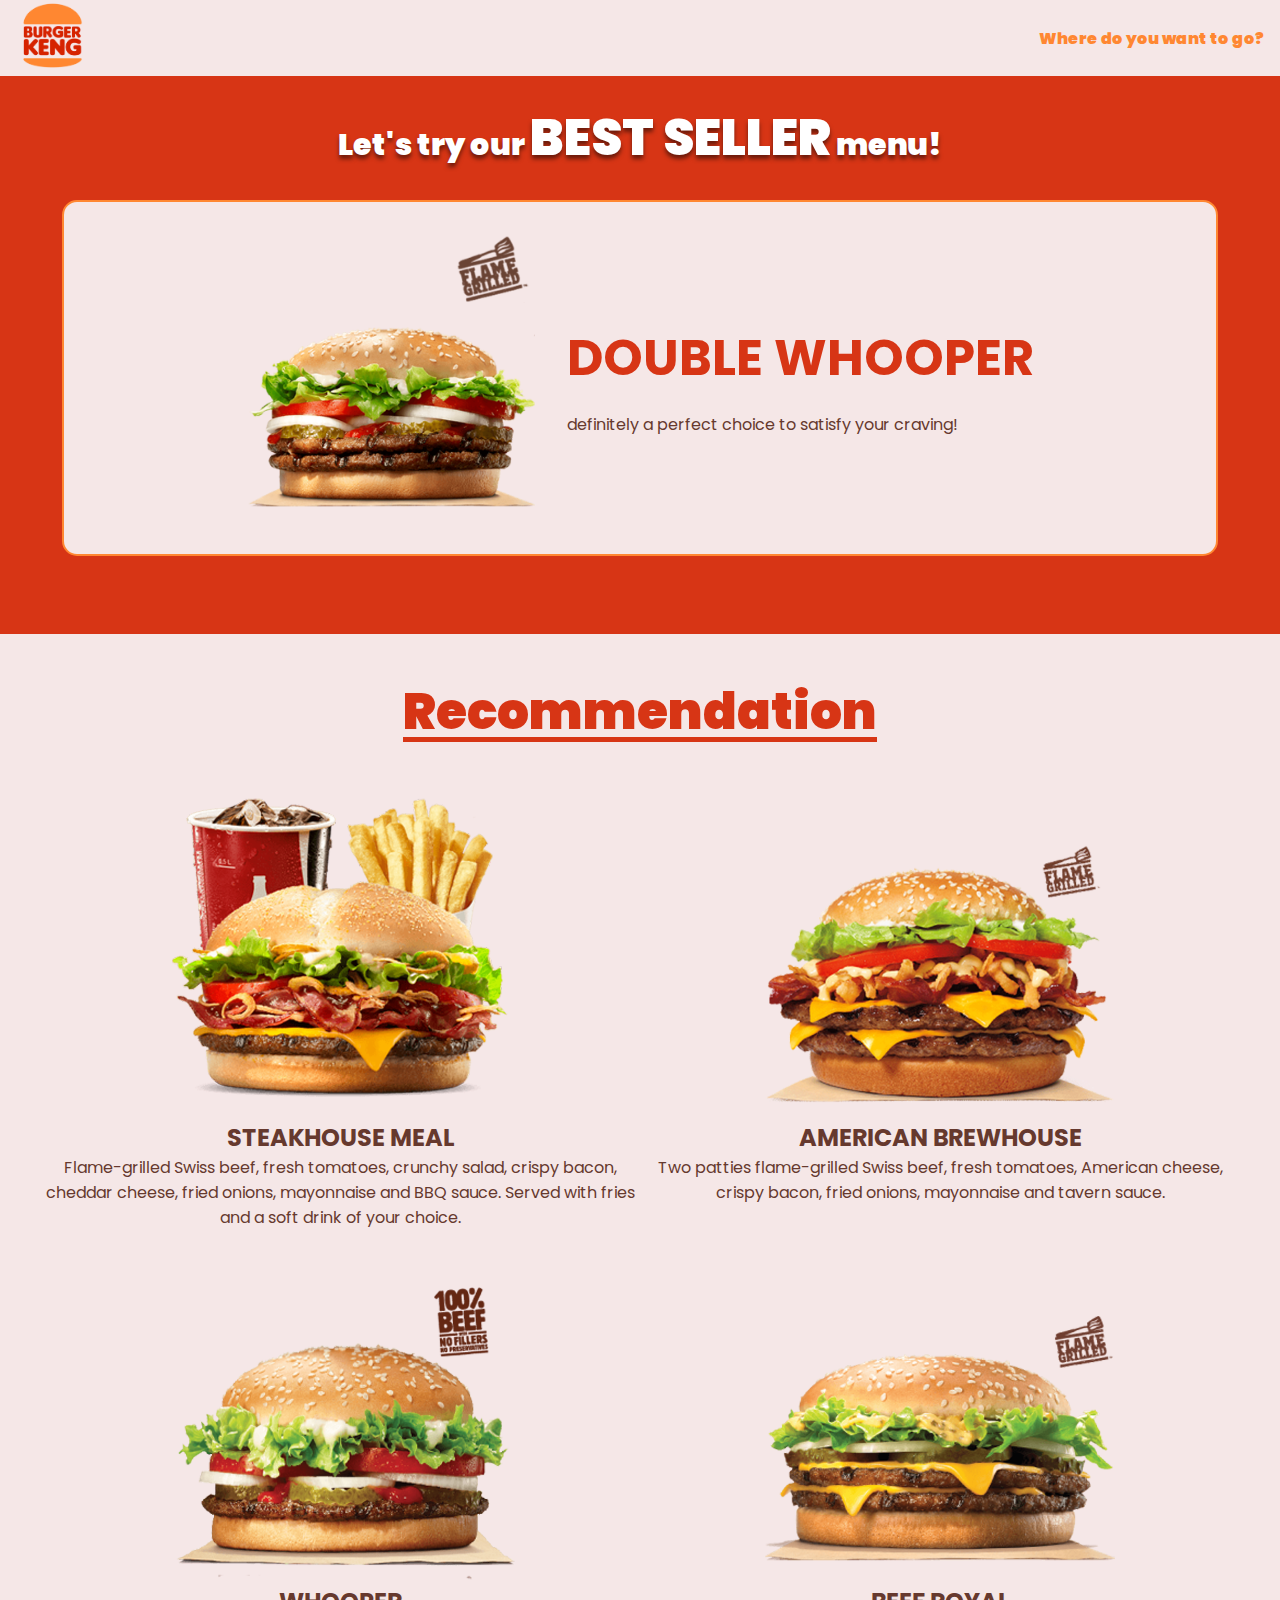
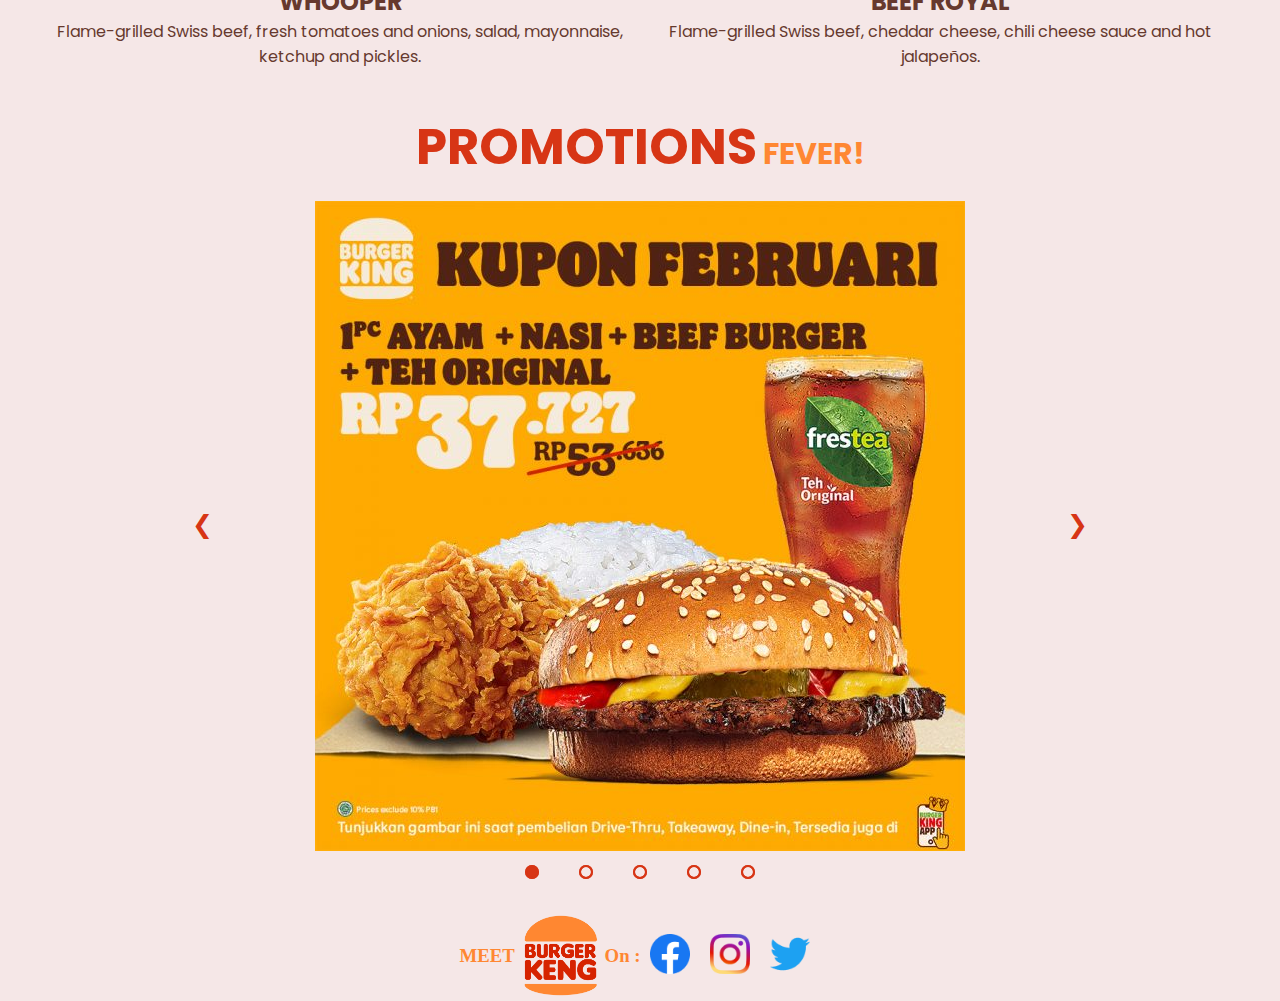
==== index.html @ f9a98f5e "updated responsive homepage" ====
<!DOCTYPE html>
<html lang="en">
<head>
    <meta charset="UTF-8">
    <meta http-equiv="X-UA-Compatible" content="IE=edge">
    <meta name="viewport" content="width=device-width, initial-scale=1.0">
    <title>Burger Keng</title>
    <link rel="stylesheet" href="style.css">
</head>
<body>
  <!-- Header atas buat pilih pilih -->
  <section id="header">
    <!-- <h2>Burger KEng</h2> -->
    <div>
      <img src="Assets/Logo.png" alt="" id="logo">
    </div>
    <div class="navbar" id="topbar">
        <div class="dropdown">
          <button class="dropbtn">Where do you want to go?</button>
          <div class="dropdown-content">
            <a href="index.html">Home</a>
            <a href="gallery.html">Gallery</a>
            <a href="order.html">Order</a>
            <a href="create.html">Create Burger</a>
            <a href="team.html">Our Team</a>
          </div>
          <img src="assets/icon/navigation/arrow_forward_ios_24px.png" alt="" id="arrow">
        </div>   
    </div>
  </section>
      
  <!-- Bagian 1 -->
  <section class="section1">
    <h1 id="title-section1">Let's try our <span id="section1-bestseller">BEST SELLER</span> menu!</h1>
    <div id="container-section1">
      <img src="Assets/Double Whooper.png" alt="">
      <div id="text-section1">
        <h1>DOUBLE WHOOPER</h1> 
        <p>definitely a perfect choice to satisfy your craving!</p>
      </div>
    </div>
  </section>

  <!-- Bagian 2 -->
  <section class="section2">
    <h1 id="title-section2">Recommendation</h1>
    <div class="container-section2 flex-parent">
      <div class="content-item flex-child">
        <img src="Assets/Steakhouse Meal.png" alt="">
        <h2>STEAKHOUSE MEAL</h2>
        <p>Flame-grilled Swiss beef, fresh tomatoes, crunchy salad, crispy bacon, cheddar cheese, fried onions, mayonnaise and BBQ sauce. Served with fries and a soft drink of your choice.</p>
      </div>
      <div class="content-item flex-child">
        <img src="Assets/American BrewHouse.png" alt="">
        <h2>AMERICAN BREWHOUSE</h2>
        <p>Two patties flame-grilled Swiss beef, fresh tomatoes, American cheese, crispy bacon, fried onions, mayonnaise and tavern sauce.</p>
      </div>
      <div class="content-item flex-child">
        <img src="Assets/Whopper.png" alt="">
        <h2>WHOOPER</h2>
        <p>Flame-grilled Swiss beef, fresh tomatoes and onions, salad, mayonnaise, ketchup and pickles.</p>
      </div>
      <div class="content-item flex-child">
        <img src="Assets/Big King.png" alt="">
        <h2>BEEF ROYAL</h2>
        <p>Flame-grilled Swiss beef, cheddar cheese, chili cheese sauce and hot jalapeños.</p>
      </div>
    </div>
  </section>
 
  <!-- Bagian 3 -->
  <section class="section3">
    <h1><span class="title-section3-promotions">PROMOTIONS</span> FEVER!</h1>
    <div class="slider">
      <div class="slides">
        <input type="radio" name="radio-btn" id="radio1">
        <input type="radio" name="radio-btn" id="radio2">
        <input type="radio" name="radio-btn" id="radio3">
        <input type="radio" name="radio-btn" id="radio4">
        <input type="radio" name="radio-btn" id="radio5">
      
        <div class="slide first">
          <img src="Assets/Promo1.jpg" alt="">
        </div>
        <div class="slide"> 
          <img src="Assets/Promo2.jpg" alt="">
        </div>
        <div class="slide">
          <img src="Assets/Promo3.jpg" alt="">
        </div>
        <div class="slide">
          <img src="Assets/Promo4.jpg" alt="">
        </div>
        <div class="slide">
          <img src="Assets/Promo5.jpg" alt="">
        </div>

        <div class="navigation-auto">
          <div class="auto-btn1"></div>
          <div class="auto-btn2"></div>
          <div class="auto-btn3"></div>
          <div class="auto-btn4"></div>
          <div class="auto-btn5"></div>
        </div>
        
      </div>

      <a class="prev">&#10094;</a>
      <a class="next">&#10095;</a>

      <div class="navigation-manual">
        <label for="radio1" class="manual-btn"></label>
        <label for="radio2" class="manual-btn"></label>
        <label for="radio3" class="manual-btn"></label>
        <label for="radio4" class="manual-btn"></label>
        <label for="radio5" class="manual-btn"></label>
      </div>
    </div>

    <!-- <div class="customBorder">
      <img src="Assets/wave.png" alt="">
    </div> -->

  </section>

  <!-- Footer -->
  <section id="footer">
    <h3>MEET</h3>
    <img src="Assets/Logo.png" id="logoBawah">
    <h3>On : </h3>
    <a href="https://www.facebook.com/burgerkingindonesia">
      <img src="Assets/facebook.png" alt="" >
    </a>
    <a href="https://www.instagram.com/burgerking.id/">
      <img src="Assets/instagram.png" alt="">
    </a>
    <a href="https://twitter.com/BurgerKing_ID">
      <img src="Assets/twitter.png" alt="">
    </a>
    
  </section>
</body>
<script src="jquery-3.6.0.js"></script>
<script src="jquery-3.6.0.min.js"></script>
<script src="script.js"></script>
</html>
---- style.css ----
@import url('https://fonts.googleapis.com/css2?family=Poppins:wght@400;800&display=swap');

*{
    margin: 0px;
    padding: 0px;
  }

  :root {
    --main-font: 'Poppins', sans-serif; 
  }
  
  #header{
    background-color: #F5E7E7;
    display: flex;
    justify-content: space-between;
    align-items: center;
  
    width: 100%;
    top: 0;
    z-index: 99;
  }
  
  #logo{
    height: 8vh;
    margin-left: 16px;
  }
  
  #logoBawah{
    width: 10vh;
  }
  
  .navbar {
    overflow: hidden;
    background-color: #F5E7E7;
    font-family: Arial;
  }
    
  .navbar a {
    float: left;
    font-size: 16px;
    color: #FF8732;
    text-align: center;
    padding: 14px 8px;
    text-decoration: none;
  }
  
  .dropdown {
    float: left;
    overflow: hidden;
    width: 28ch;
  }
  
  .dropdown .dropbtn {
    font-size: 16px;
    border: none;
    outline: none;
    color: #FF8732;
    padding: 14px 8px;
    background-color: inherit;
    margin: 0; 
    font-family: var(--main-font);
    font-weight: 900;
  }
  
  #arrow{
    width: 5%;
  }
  
  .navbar a:hover, .dropdown:hover {
    background-color: whitesmoke;
  }
  
  .dropdown-content {
    display: none;
    position: absolute;
    background-color: #f9f9f9;
    min-width: 160px;
    box-shadow: 0px 8px 16px 0px rgba(0,0,0,0.2);
    z-index: 1;
    align-items: flex-end;
  }
  
  .dropdown-content a {
    float: none;
    color: #FF8732;
    padding: 12px 16px;
    text-decoration: none;
    display: block;
    text-align: left;
    font-family: var(--main-font);
  }
  
  .dropdown-content a:hover {
    background-color: #F5E7E7;
  }
  
  .dropdown:hover .dropdown-content {
    display: block;
  }

/* Section 1 */
.section1{
  background-color: #D73515;
    color: white;
    height: 100%;
    width: 100%;
    display: flex;
    flex-direction: column;
    /* padding-left: 120px; */
    /* padding-right: 120px; */
}

#section1-bestseller {
  font-size: 50px;
}

#title-section1 {
  margin: 24px 0px;
  font-size: 30px;
  text-align: center;
  font-family: var(--main-font);
  font-weight: 900;
  text-shadow: 0px 4px 4px rgba(0,0,0,0.5);
}

#container-section1 {
  display: flex;
  align-items: center;
  justify-content: center;

  background-color: #F5E7E7;
  color: #D73515;
  width: 90%;
  margin: 0 auto;
  margin-bottom: 78px;
  border-radius: 15px;
  border: 2px solid #FF8732;
  padding: 2rem 0rem;
  column-gap: 2rem;
}

#container-section1 img {
  width: 25%;
}

#text-section1 {
  text-align: left; 
  color: #D73515;
  font-family: var(--main-font);
}

#text-section1 h1{
  font-size: 50px;
  margin-bottom: 16px;
}

/* Section 2 */
.section2 {
  background-color: #F5E7E7;
  height: 75%;
  text-align: center;
  padding: 40px;
}

#title-section2 {
  text-decoration: underline;
  color: #D73515;
  font-size: 50px;
  font-family: var(--main-font);
  font-weight: 900;
  text-underline-offset: 0.5rem;
  margin-bottom: 1rem;
}

.container-section2 {
  width: 100%;
}

.flex-parent {
  display: flex;
  flex-direction: row;
  flex-wrap: wrap;
}

.flex-child {
  flex: 1 0 50%;
}

.content-item {
  width: 50%;
  height: 100%;
}

.content-item h2, p {
  color: #66392E;
  font-family: var(--main-font);
}

/* Section 3 */
.section3 {
  background-color: #F5E7E7;
  position: relative;
  padding: 0px 40px 60px 40px;
}

.section3 h1 {
  text-align: center;
  margin-bottom: 1rem;
  font-family: var(--main-font);
  color: #FF8732;
  font-size: 30px;
}

.title-section3-promotions {
  font-size: 50px;
  color: #D73515;
}

/* Slider Pakai Unordered List  */
.prev {
  position: absolute;
  top: 50%;
  left: 15%;
  font-size: 25px;
  cursor: pointer;
  color: #D73515;
}

.next {
  position: absolute;
  top: 50%;
  font-size: 25px;
  right: 15%;
  cursor: pointer;
  color: #D73515;
}

.slider {
  max-width: 650px;
  height: auto;
  margin: 0 auto;
  overflow: hidden;
}

.slides {
  display: flex;
  height: 650px;
  width: 600%;
}

.slides input {
  display: none;
}

.slide {
  transition: 2s;
}

.slide img{
  height: 650px;
  width: 650px;
}

.navigation-manual{
  position: absolute;
  width: 650px;
  bottom: 2rem;
  display: flex;
  justify-content: center;
  }

.manual-btn{
  border: 2px solid #D73515;
  padding: 5px;
  border-radius: 10px;
  cursor: pointer;
  transition: 1s;
}

.manual-btn:not(:last-child){
  margin-right: 40px;
}

.manual-btn:hover{
  background: #D73515;
}

#radio1:checked ~ .first{
  margin-left: 0;
}

#radio2:checked ~ .first{
  margin-left: -650px;
}

#radio3:checked ~ .first{
  margin-left: -1300px;
}

#radio4:checked ~ .first{
  margin-left: -1950px;
}

#radio5:checked ~ .first{
  margin-left: -2600px;
}

.navigation-auto {
  position: absolute;
  display: flex;
  width: 650px;
  justify-content: center;
  bottom: 2rem;
  cursor: pointer;
}

.navigation-auto div{
  border: 2px solid #D73515;
  padding: 5px;
  border-radius: 10px;
  transition: 1s;
}

.navigation-auto div:not(:last-child){
  margin-right: 40px;
}

#radio1:checked ~ .navigation-auto .auto-btn1{
  background: #D73515;  
}

#radio2:checked ~ .navigation-auto .auto-btn2{
  background: #D73515;
}

#radio3:checked ~ .navigation-auto .auto-btn3{
  background: #D73515;
}

#radio4:checked ~ .navigation-auto .auto-btn4{
  background: #D73515;
}

#radio5:checked ~ .navigation-auto .auto-btn5{
  background: #D73515;
}

/* footer */
#footer{
  background-color: #F5E7E7;
  display: flex;
  justify-content: center;
  align-items: center;
}

#footer>h3{
  color: #FF8732;
}

#footer>a>img{
  margin: 10px;
  width: 5ch;
}

/* Mobile */
@media screen and (max-width: 700px) {
    *{
      margin: 0px;
      padding: 0px;
    }

    :root {
      --main-font: 'Poppins', sans-serif; 
    }
    
    #header{
      background-color: #F5E7E7;
      display: flex;
      justify-content: space-between;
      align-items: center;
    
      width: 100%;
      top: 0;
      z-index: 99;
    }
    
    #logo{
      height: 8vh;
      margin-left: 16px;
    }
    
    #logoBawah{
      width: 10vh;
    }
    
    .navbar {
      overflow: hidden;
      background-color: #F5E7E7;
      font-family: Arial;
    }
      
    .navbar a {
      float: left;
      font-size: 16px;
      color: #FF8732;
      text-align: center;
      padding: 14px 8px;
      text-decoration: none;
    }
    
    .dropdown {
      float: left;
      overflow: hidden;
      width: 28ch;
    }
    
    .dropdown .dropbtn {
      font-size: 16px;
      border: none;
      outline: none;
      color: #FF8732;
      padding: 14px 8px;
      background-color: inherit;
      margin: 0; 
      font-family: var(--main-font);
      font-weight: 900;
    }
    
    #arrow{
      width: 5%;
    }
    
    .navbar a:hover, .dropdown:hover {
      background-color: whitesmoke;
    }
    
    .dropdown-content {
      display: none;
      position: absolute;
      background-color: #f9f9f9;
      min-width: 160px;
      box-shadow: 0px 8px 16px 0px rgba(0,0,0,0.2);
      z-index: 1;
      align-items: flex-end;
    }
    
    .dropdown-content a {
      float: none;
      color: #FF8732;
      padding: 12px 16px;
      text-decoration: none;
      display: block;
      text-align: left;
      font-family: var(--main-font);
    }
    
    .dropdown-content a:hover {
      background-color: #F5E7E7;
    }
    
    .dropdown:hover .dropdown-content {
      display: block;
    }

  /* Section 1 */
  .section1{
    background-color: #D73515;
      color: white;
      height: 100%;
      width: 100%;
      display: flex;
      flex-direction: column;
      /* padding-left: 120px; */
      /* padding-right: 120px; */
  }

  #section1-bestseller {
    font-size: 50px;
  }

  #title-section1 {
    margin: 24px 0px;
    font-size: 30px;
    text-align: center;
    font-family: var(--main-font);
    font-weight: 900;
    text-shadow: 0px 4px 4px rgba(0,0,0,0.5);
  }

  #container-section1 {
    display: flex;
    flex-direction: column;
    align-items: center;
    justify-content: center;

    background-color: #F5E7E7;
    color: #D73515;
    width: 90%;
    margin: 0 auto;
    margin-bottom: 78px;
    border-radius: 15px;
    border: 2px solid #FF8732;
    padding: 2rem 0rem;
    column-gap: 2rem;
  }

  #container-section1 img {
    width: 50%;
  }

  #text-section1 {
    text-align: center; 
    color: #D73515;
    font-family: var(--main-font);
  }

  #text-section1 h1{
    font-size: 50px;
    margin-bottom: 16px;
  }

  /* Section 2 */
  .section2 {
    background-color: #F5E7E7;
    height: 75%;
    text-align: center;
    padding: 40px;
  }

  #title-section2 {
    text-decoration: underline;
    color: #D73515;
    font-size: 50px;
    font-family: var(--main-font);
    font-weight: 900;
    text-underline-offset: 0.5rem;
    margin-bottom: 1rem;
  }

  .container-section2 {
    width: 100%;
  }

  .flex-child {
    flex: 1 0 33%;
    margin: 5px;
  }

  .content-item {
    width: 50%;
    height: 100%;
  }

  .content-item h2, p {
    color: #66392E;
    font-family: var(--main-font);
  }

  /* Section 3 */
  .section3 {
    background-color: #F5E7E7;
    position: relative;
    padding: 0px 40px 60px 40px;
  }

  .section3 h1 {
    text-align: center;
    margin-bottom: 1rem;
    font-family: var(--main-font);
    color: #FF8732;
    font-size: 30px;
  }

  .title-section3-promotions {
    font-size: 50px;
    color: #D73515;
  }

  /* Slider Pakai Unordered List  */
  .prev {
    position: absolute;
    top: 50%;
    left: 15%;
    font-size: 25px;
    cursor: pointer;
    color: white;
  }

  .next {
    position: absolute;
    top: 50%;
    font-size: 25px;
    right: 15%;
    cursor: pointer;
    color: white;
  }

  .slider {
    max-width: 650px;
    height: auto;
    margin: 0 auto;
    overflow: hidden;
  }

  .slides {
    display: flex;
    width: 50%;
  }

  .slides input {
    display: none;
  }

  .slide {
    transition: 2s;
  }

  .slide img{
    width: 650px;
  }

  .navigation-manual{
    position: absolute;
    width: 650px;
    bottom: 2rem;
    display: flex;
    justify-content: center;
    }

  .manual-btn{
    border: 2px solid #D73515;
    padding: 5px;
    border-radius: 10px;
    cursor: pointer;
    transition: 1s;
  }

  .manual-btn:not(:last-child){
    margin-right: 40px;
  }

  .manual-btn:hover{
    background: #D73515;
  }

  #radio1:checked ~ .first{
    margin-left: 0;
  }

  #radio2:checked ~ .first{
    margin-left: -650px;
  }

  #radio3:checked ~ .first{
    margin-left: -1300px;
  }

  #radio4:checked ~ .first{
    margin-left: -1950px;
  }

  #radio5:checked ~ .first{
    margin-left: -2600px;
  }

  .navigation-auto {
    position: absolute;
    display: flex;
    width: 650px;
    justify-content: center;
    bottom: 2rem;
    cursor: pointer;
  }

  .navigation-auto div{
    border: 2px solid #D73515;
    padding: 5px;
    border-radius: 10px;
    transition: 1s;
  }

  .navigation-auto div:not(:last-child){
    margin-right: 40px;
  }

  #radio1:checked ~ .navigation-auto .auto-btn1{
    background: #D73515;  
  }

  #radio2:checked ~ .navigation-auto .auto-btn2{
    background: #D73515;
  }

  #radio3:checked ~ .navigation-auto .auto-btn3{
    background: #D73515;
  }

  #radio4:checked ~ .navigation-auto .auto-btn4{
    background: #D73515;
  }

  #radio5:checked ~ .navigation-auto .auto-btn5{
    background: #D73515;
  }

  /* footer */
  #footer{
    background-color: #F5E7E7;
    display: flex;
    justify-content: center;
    align-items: center;
  }

  #footer>h3{
    color: #FF8732;
  }

  #footer>a>img{
    margin: 10px;
    width: 5ch;
  }
}
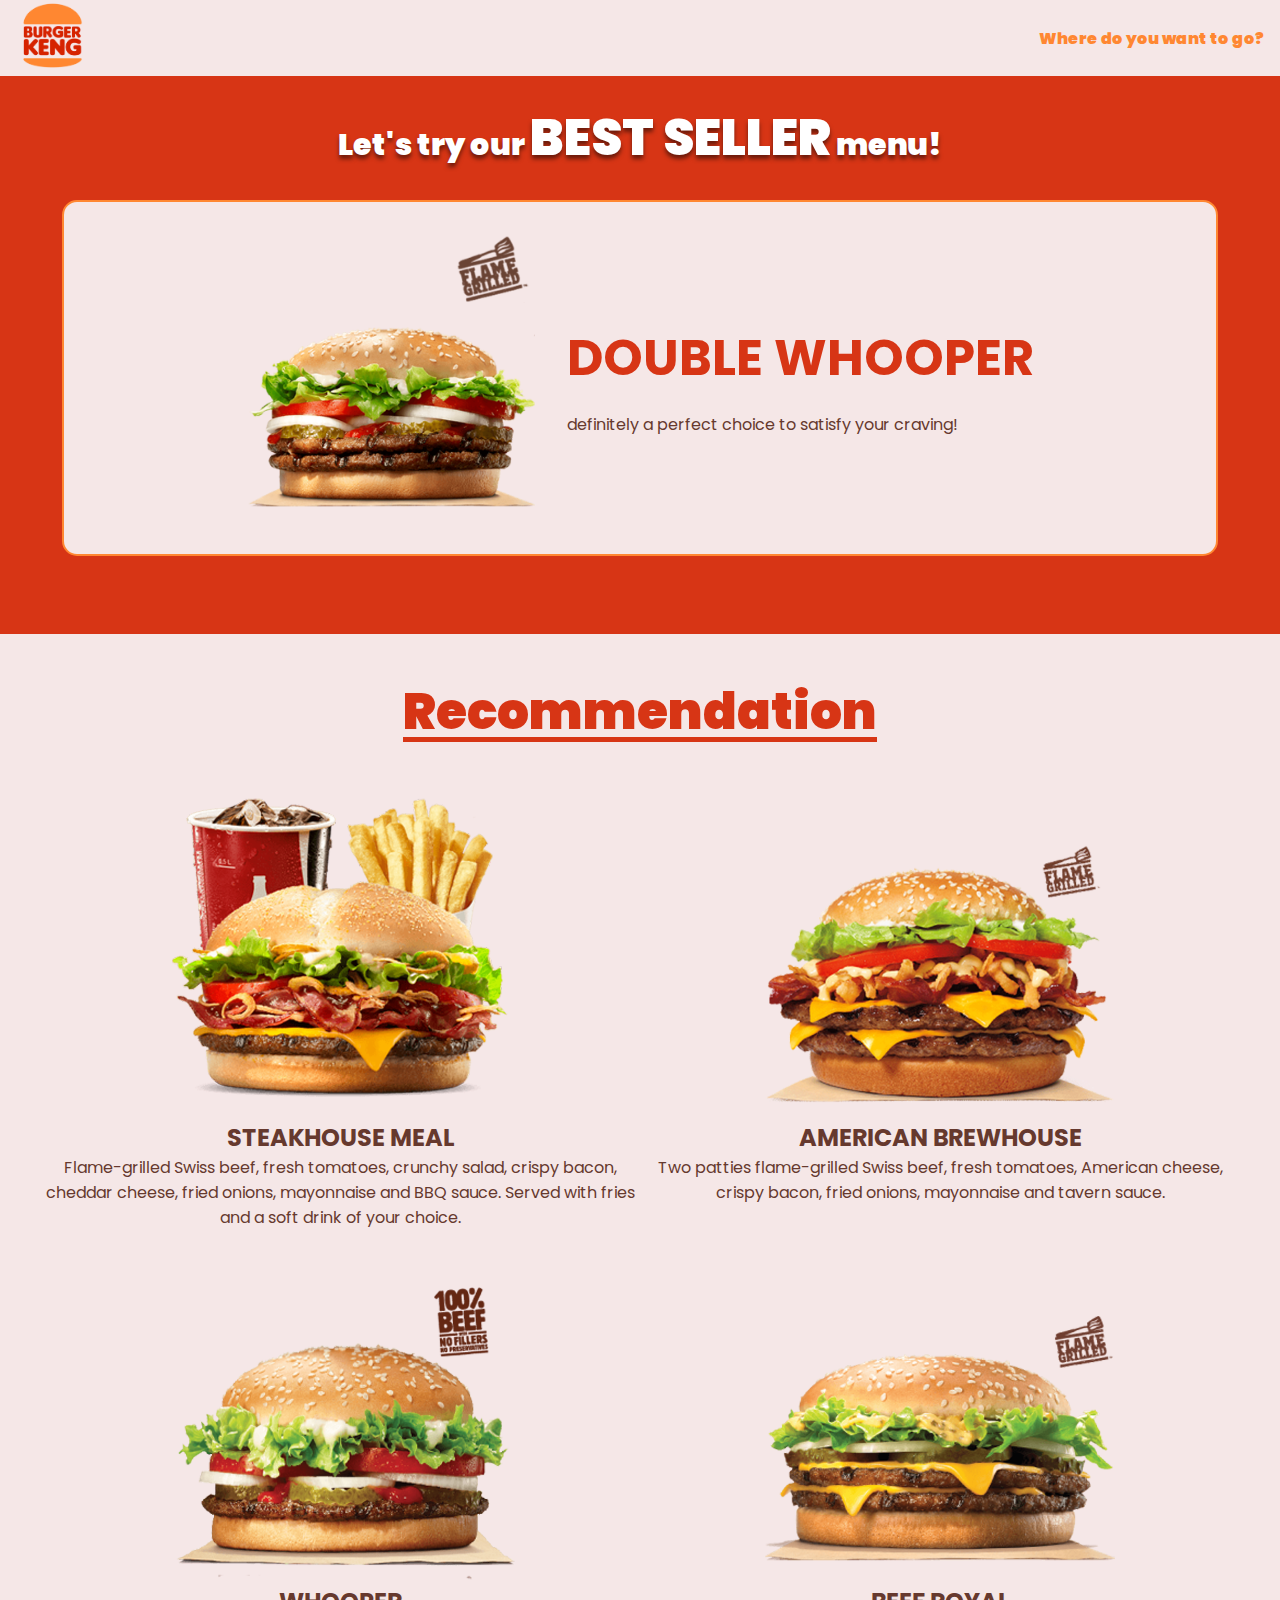
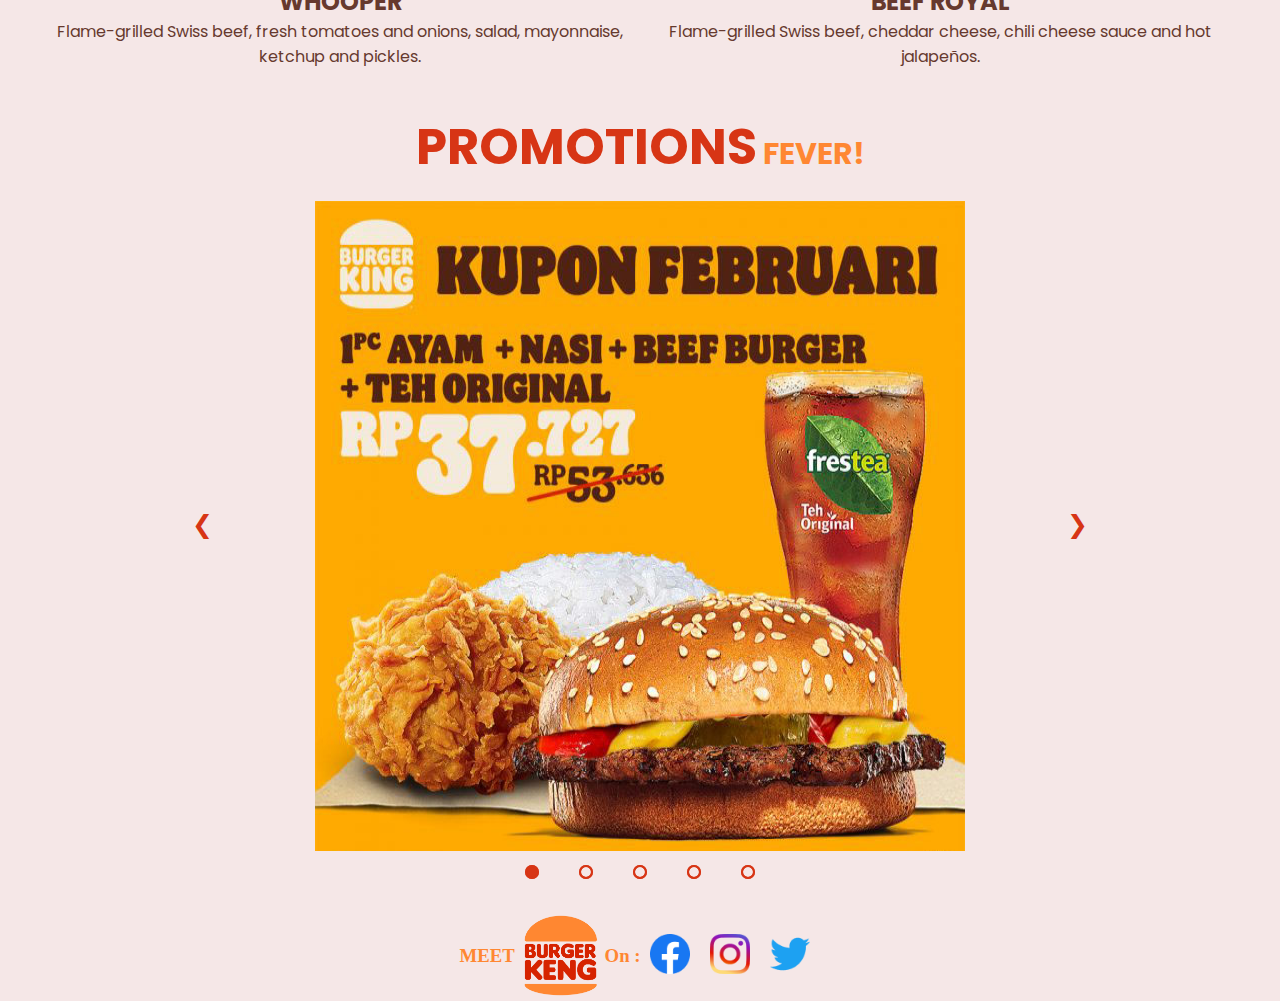
==== commit 7d7b1db6: "comment on home page and create burger page done" ====
--- a/index.html
+++ b/index.html
@@ -8,9 +8,8 @@
     <link rel="stylesheet" href="style.css">
 </head>
 <body>
-  <!-- Header atas buat pilih pilih -->
+  <!-- Header Section -->
   <section id="header">
-    <!-- <h2>Burger KEng</h2> -->
     <div>
       <img src="Assets/Logo.png" alt="" id="logo">
     </div>
@@ -21,15 +20,16 @@
             <a href="index.html">Home</a>
             <a href="gallery.html">Gallery</a>
             <a href="order.html">Order</a>
-            <a href="create.html">Create Burger</a>
+            <a href="#" onclick="checkOrder()">Create Burger</a>
             <a href="team.html">Our Team</a>
           </div>
           <img src="assets/icon/navigation/arrow_forward_ios_24px.png" alt="" id="arrow">
         </div>   
     </div>
   </section>
+  <!-- End of Header Section -->
       
-  <!-- Bagian 1 -->
+  <!-- Best Seller Section -->
   <section class="section1">
     <h1 id="title-section1">Let's try our <span id="section1-bestseller">BEST SELLER</span> menu!</h1>
     <div id="container-section1">
@@ -40,8 +40,9 @@
       </div>
     </div>
   </section>
+  <!-- End of Best Seller Section -->
 
-  <!-- Bagian 2 -->
+  <!-- Recommendation Section -->
   <section class="section2">
     <h1 id="title-section2">Recommendation</h1>
     <div class="container-section2 flex-parent">
@@ -67,8 +68,10 @@
       </div>
     </div>
   </section>
+  <!-- End of Recommendation Section -->
+
  
-  <!-- Bagian 3 -->
+  <!-- Promotion (Image Slider) Section  -->
   <section class="section3">
     <h1><span class="title-section3-promotions">PROMOTIONS</span> FEVER!</h1>
     <div class="slider">
@@ -102,7 +105,6 @@
           <div class="auto-btn4"></div>
           <div class="auto-btn5"></div>
         </div>
-        
       </div>
 
       <a class="prev">&#10094;</a>
@@ -116,14 +118,10 @@
         <label for="radio5" class="manual-btn"></label>
       </div>
     </div>
+  </section>
+  <!-- End of Promotion (Image Slider) Section  -->
 
-    <!-- <div class="customBorder">
-      <img src="Assets/wave.png" alt="">
-    </div> -->
-
-  </section>
-
-  <!-- Footer -->
+  <!-- Footer Section -->
   <section id="footer">
     <h3>MEET</h3>
     <img src="Assets/Logo.png" id="logoBawah">
@@ -137,10 +135,14 @@
     <a href="https://twitter.com/BurgerKing_ID">
       <img src="Assets/twitter.png" alt="">
     </a>
-    
   </section>
+  <!-- End of Footer Section -->
+
+  <!-- Screensaver -->
+  <div id="screensaver">
+    <canvas id="canvas"></canvas>
+  </div>
 </body>
-<script src="jquery-3.6.0.js"></script>
 <script src="jquery-3.6.0.min.js"></script>
 <script src="script.js"></script>
 </html>
--- a/style.css
+++ b/style.css
@@ -106,8 +106,6 @@
     width: 100%;
     display: flex;
     flex-direction: column;
-    /* padding-left: 120px; */
-    /* padding-right: 120px; */
 }
 
 #section1-bestseller {
@@ -216,7 +214,6 @@
   color: #D73515;
 }
 
-/* Slider Pakai Unordered List  */
 .prev {
   position: absolute;
   top: 50%;
@@ -360,6 +357,16 @@
 #footer>a>img{
   margin: 10px;
   width: 5ch;
+}
+
+#screensaver{
+  position: absolute; 
+  left:0px; 
+  top: 0px;
+  width: 100%; 
+  height: 100%;
+  display: none;
+  background-color: #F5E7E7;
 }
 
 /* Mobile */
@@ -470,8 +477,6 @@
       width: 100%;
       display: flex;
       flex-direction: column;
-      /* padding-left: 120px; */
-      /* padding-right: 120px; */
   }
 
   #section1-bestseller {
@@ -576,7 +581,6 @@
     color: #D73515;
   }
 
-  /* Slider Pakai Unordered List  */
   .prev {
     position: absolute;
     top: 50%;
